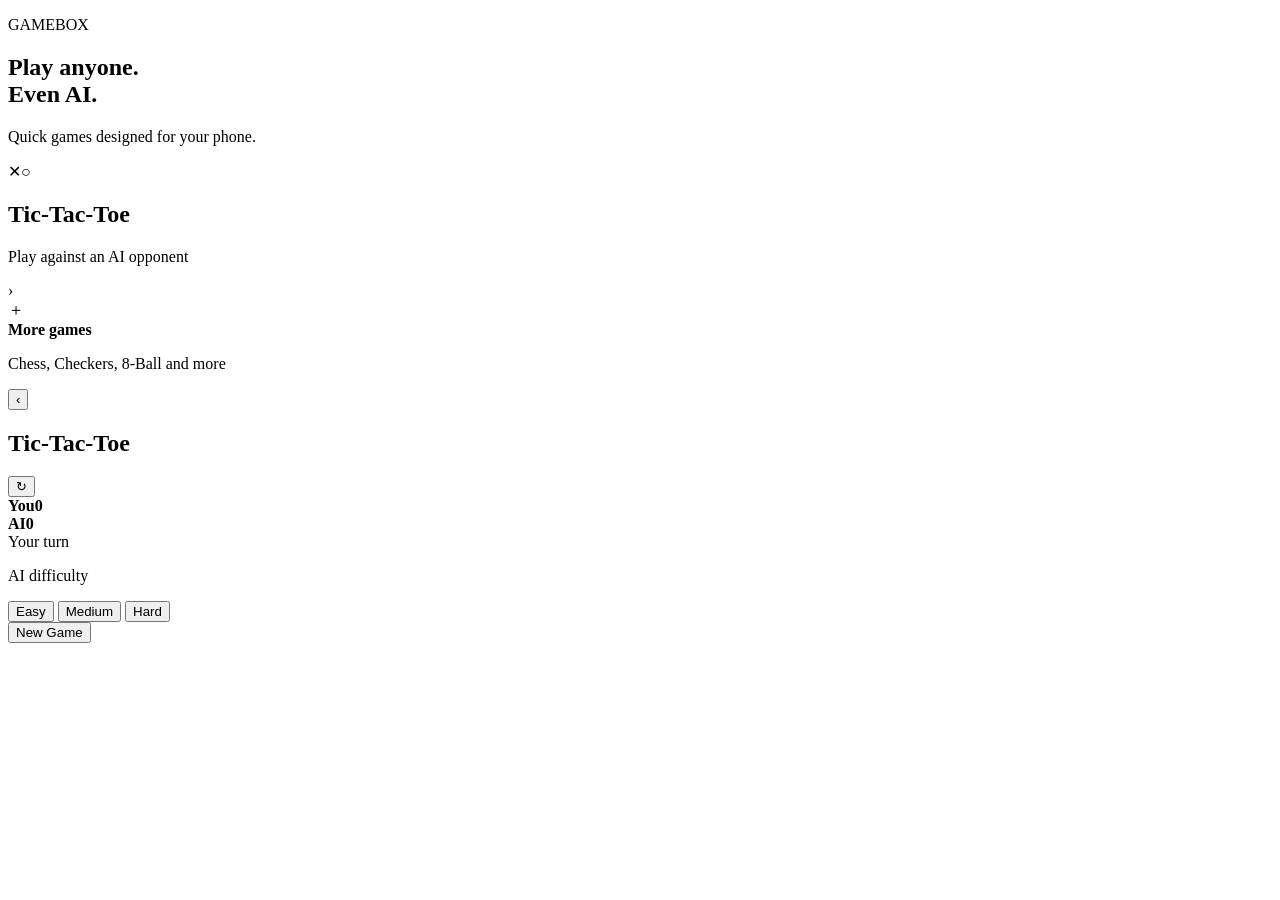
==== index.html @ 3f4a6a1d "Add files via upload" ====
<!DOCTYPE html>
<html lang="en">
<head>
  <meta charset="UTF-8">
  <meta name="viewport" content="width=device-width, initial-scale=1.0, viewport-fit=cover">
  <meta name="theme-color" content="#f5f5f7">
  <title>GameBox</title>
  <link rel="manifest" href="manifest.json">
  <link rel="stylesheet" href="style.css">
</head>
<body>
  <main id="app">
    <section id="home" class="screen active">
      <header class="hero">
        <p class="eyebrow">GAMEBOX</p>
        <h1>Play anyone.<br>Even AI.</h1>
        <p class="subtitle">Quick games designed for your phone.</p>
      </header>

      <div class="game-card" onclick="openGame('tictactoe')">
        <div class="game-icon">✕<span>○</span></div>
        <div class="game-info">
          <h2>Tic-Tac-Toe</h2>
          <p>Play against an AI opponent</p>
        </div>
        <div class="chevron">›</div>
      </div>

      <div class="coming-soon">
        <span>＋</span>
        <div>
          <strong>More games</strong>
          <p>Chess, Checkers, 8-Ball and more</p>
        </div>
      </div>
    </section>

    <section id="game" class="screen">
      <div class="topbar">
        <button class="back" onclick="showHome()">‹</button>
        <h2>Tic-Tac-Toe</h2>
        <button class="reset-icon" onclick="newGame()">↻</button>
      </div>

      <div class="score-row">
        <div><span class="player-dot human"></span><strong>You</strong><b id="humanScore">0</b></div>
        <div><span class="player-dot ai"></span><strong>AI</strong><b id="aiScore">0</b></div>
      </div>

      <div class="status" id="status">Your turn</div>

      <div class="board" id="board"></div>

      <div class="difficulty-wrap">
        <p>AI difficulty</p>
        <div class="segmented">
          <button data-level="easy" onclick="setDifficulty('easy')">Easy</button>
          <button data-level="medium" onclick="setDifficulty('medium')">Medium</button>
          <button data-level="hard" class="selected" onclick="setDifficulty('hard')">Hard</button>
        </div>
      </div>

      <button class="primary" id="newGameButton" onclick="newGame()">New Game</button>
    </section>
  </main>

  <script src="app.js"></script>
</body>
</html>
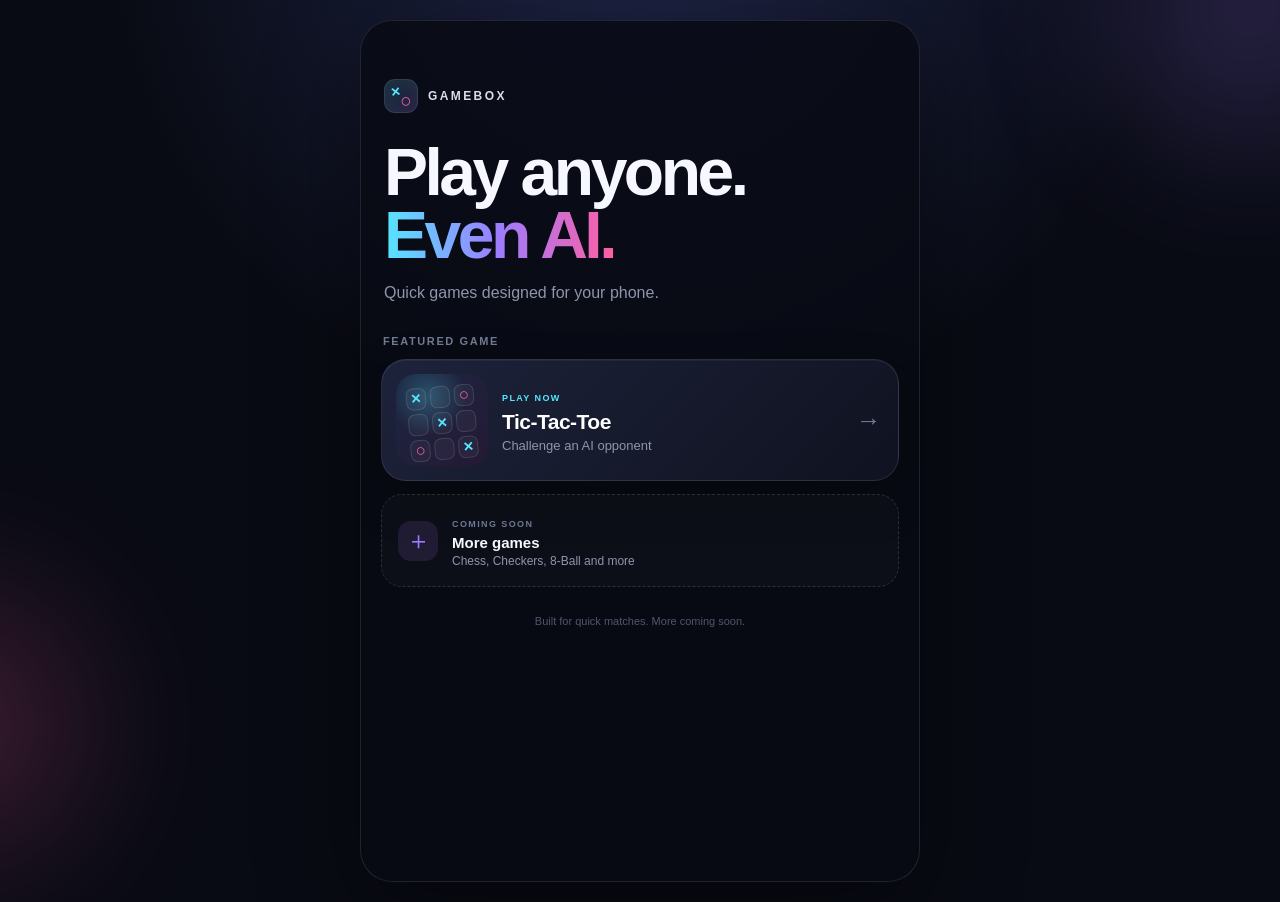
==== commit a2512ec7: "Add files via upload" ====
--- a/index.html
+++ b/index.html
@@ -3,56 +3,81 @@
 <head>
   <meta charset="UTF-8">
   <meta name="viewport" content="width=device-width, initial-scale=1.0, viewport-fit=cover">
-  <meta name="theme-color" content="#f5f5f7">
+  <meta name="theme-color" content="#090b14">
+  <meta name="apple-mobile-web-app-capable" content="yes">
+  <meta name="apple-mobile-web-app-status-bar-style" content="black-translucent">
   <title>GameBox</title>
   <link rel="manifest" href="manifest.json">
-  <link rel="stylesheet" href="style.css">
+  <link rel="stylesheet" href="style.css?v=3">
 </head>
 <body>
+  <div class="ambient ambient-one"></div>
+  <div class="ambient ambient-two"></div>
+
   <main id="app">
     <section id="home" class="screen active">
       <header class="hero">
-        <p class="eyebrow">GAMEBOX</p>
-        <h1>Play anyone.<br>Even AI.</h1>
+        <div class="brand-row">
+          <div class="brand-mark" aria-hidden="true"><span>×</span><span>○</span></div>
+          <p class="eyebrow">GAMEBOX</p>
+        </div>
+        <h1>Play anyone.<br><span>Even AI.</span></h1>
         <p class="subtitle">Quick games designed for your phone.</p>
       </header>
 
-      <div class="game-card" onclick="openGame('tictactoe')">
-        <div class="game-icon">✕<span>○</span></div>
+      <div class="section-label">Featured game</div>
+
+      <button class="game-card" onclick="openGame('tictactoe')" aria-label="Open Tic-Tac-Toe">
+        <div class="card-art" aria-hidden="true">
+          <div class="mini-grid"><i>×</i><i></i><i>○</i><i></i><i>×</i><i></i><i>○</i><i></i><i>×</i></div>
+        </div>
         <div class="game-info">
+          <span class="game-tag">PLAY NOW</span>
           <h2>Tic-Tac-Toe</h2>
-          <p>Play against an AI opponent</p>
+          <p>Challenge an AI opponent</p>
         </div>
-        <div class="chevron">›</div>
-      </div>
+        <span class="chevron" aria-hidden="true">→</span>
+      </button>
 
       <div class="coming-soon">
-        <span>＋</span>
+        <div class="plus">＋</div>
         <div>
+          <span class="game-tag muted">COMING SOON</span>
           <strong>More games</strong>
           <p>Chess, Checkers, 8-Ball and more</p>
         </div>
       </div>
+
+      <footer class="home-footer">Built for quick matches. More coming soon.</footer>
     </section>
 
     <section id="game" class="screen">
       <div class="topbar">
-        <button class="back" onclick="showHome()">‹</button>
-        <h2>Tic-Tac-Toe</h2>
-        <button class="reset-icon" onclick="newGame()">↻</button>
+        <button class="icon-button" onclick="showHome()" aria-label="Back">←</button>
+        <div class="top-title"><span>GAMEBOX</span><strong>Tic-Tac-Toe</strong></div>
+        <button class="icon-button" onclick="newGame()" aria-label="New game">↻</button>
       </div>
 
-      <div class="score-row">
-        <div><span class="player-dot human"></span><strong>You</strong><b id="humanScore">0</b></div>
-        <div><span class="player-dot ai"></span><strong>AI</strong><b id="aiScore">0</b></div>
+      <div class="score-card">
+        <div class="score-player"><span class="player-dot human"></span><span>You</span><b id="humanScore">0</b></div>
+        <div class="score-divider">VS</div>
+        <div class="score-player"><span class="player-dot ai"></span><span>AI</span><b id="aiScore">0</b></div>
       </div>
 
-      <div class="status" id="status">Your turn</div>
+      <div class="status-pill" id="status">Your turn</div>
 
-      <div class="board" id="board"></div>
+      <div class="board-shell">
+        <div class="board" id="board" aria-label="Tic-Tac-Toe board"></div>
+      </div>
 
       <div class="difficulty-wrap">
-        <p>AI difficulty</p>
+        <div class="difficulty-heading">
+          <div>
+            <span class="game-tag muted">OPPONENT</span>
+            <p>AI difficulty</p>
+          </div>
+          <span class="sparkle">✦</span>
+        </div>
         <div class="segmented">
           <button data-level="easy" onclick="setDifficulty('easy')">Easy</button>
           <button data-level="medium" onclick="setDifficulty('medium')">Medium</button>
@@ -60,7 +85,7 @@
         </div>
       </div>
 
-      <button class="primary" id="newGameButton" onclick="newGame()">New Game</button>
+      <button class="primary" id="newGameButton" onclick="newGame()"><span>New Game</span><span>＋</span></button>
     </section>
   </main>
 
--- a/style.css
+++ b/style.css
@@ -0,0 +1,101 @@
+* { box-sizing: border-box; -webkit-tap-highlight-color: transparent; }
+
+:root {
+  font-family: -apple-system, BlinkMacSystemFont, "SF Pro Display", "SF Pro Text", Inter, sans-serif;
+  color: #f7f8ff;
+  background: #090b14;
+  --bg: #090b14;
+  --panel: rgba(20, 24, 40, .82);
+  --panel-strong: #171b2d;
+  --line: rgba(255,255,255,.10);
+  --muted: #8e95ad;
+  --cyan: #55e6ff;
+  --pink: #ff5fa2;
+  --purple: #9d7cff;
+}
+
+html { min-height: 100%; background: var(--bg); }
+body { margin: 0; min-height: 100vh; background: radial-gradient(circle at 50% -10%, #20264a 0, var(--bg) 45%); overflow-x: hidden; }
+button { font: inherit; border: 0; }
+button:focus-visible { outline: 3px solid var(--cyan); outline-offset: 3px; }
+
+.ambient { position: fixed; width: 260px; height: 260px; border-radius: 50%; filter: blur(80px); pointer-events: none; opacity: .22; }
+.ambient-one { background: var(--purple); top: -120px; right: -100px; }
+.ambient-two { background: var(--pink); bottom: 5%; left: -180px; }
+
+#app { width: 100%; max-width: 560px; min-height: 100vh; margin: auto; position: relative; z-index: 1; }
+.screen { display: none; min-height: 100vh; padding: calc(22px + env(safe-area-inset-top)) 20px calc(30px + env(safe-area-inset-bottom)); }
+.screen.active { display: block; }
+
+.hero { padding: 36px 3px 30px; }
+.brand-row { display: flex; align-items: center; gap: 10px; margin-bottom: 28px; }
+.brand-mark { width: 34px; height: 34px; border: 1px solid var(--line); border-radius: 11px; display: grid; place-items: center; position: relative; background: linear-gradient(135deg, rgba(85,230,255,.16), rgba(157,124,255,.18)); box-shadow: inset 0 0 20px rgba(255,255,255,.04); }
+.brand-mark span { position: absolute; font-weight: 900; line-height: 1; }
+.brand-mark span:first-child { color: var(--cyan); transform: translate(-5px,-4px) rotate(-8deg); }
+.brand-mark span:last-child { color: var(--pink); transform: translate(5px,4px); font-size: 19px; }
+.eyebrow { margin: 0; color: #d9dded; font-size: 12px; letter-spacing: 2.4px; font-weight: 850; }
+.hero h1 { margin: 0 0 15px; font-size: clamp(45px, 13vw, 66px); line-height: .95; letter-spacing: -3.5px; font-weight: 900; }
+.hero h1 span { background: linear-gradient(90deg, var(--cyan), var(--purple), var(--pink)); -webkit-background-clip: text; background-clip: text; color: transparent; }
+.subtitle { margin: 0; color: var(--muted); font-size: 16px; line-height: 1.5; }
+.section-label { margin: 0 2px 12px; color: #717991; text-transform: uppercase; letter-spacing: 1.6px; font-size: 11px; font-weight: 800; }
+
+.game-card { width: 100%; display: flex; align-items: center; gap: 14px; text-align: left; padding: 14px; border-radius: 25px; color: #fff; background: linear-gradient(135deg, rgba(30,36,61,.96), rgba(16,19,33,.96)); border: 1px solid var(--line); box-shadow: 0 18px 45px rgba(0,0,0,.25), inset 0 1px 0 rgba(255,255,255,.04); cursor: pointer; transition: transform .16s ease, border-color .16s ease; }
+.game-card:active { transform: scale(.985); }
+.game-card:hover { border-color: rgba(85,230,255,.28); }
+.card-art { width: 92px; height: 92px; flex: 0 0 92px; border-radius: 20px; display: grid; place-items: center; background: radial-gradient(circle at 35% 25%, rgba(85,230,255,.24), transparent 42%), linear-gradient(135deg, #1b2742, #251934); overflow: hidden; }
+.mini-grid { width: 68px; height: 68px; display: grid; grid-template-columns: repeat(3,1fr); gap: 4px; transform: rotate(-5deg); }
+.mini-grid i { display: grid; place-items: center; border: 1px solid rgba(255,255,255,.12); border-radius: 7px; background: rgba(255,255,255,.035); color: #fff; font-style: normal; font-weight: 900; font-size: 17px; }
+.mini-grid i:nth-child(1), .mini-grid i:nth-child(5), .mini-grid i:nth-child(9) { color: var(--cyan); }
+.mini-grid i:nth-child(3), .mini-grid i:nth-child(7) { color: var(--pink); }
+.game-info { min-width: 0; flex: 1; }
+.game-info h2 { margin: 5px 0 4px; font-size: 21px; letter-spacing: -.5px; }
+.game-info p { margin: 0; color: var(--muted); font-size: 13px; }
+.game-tag { color: var(--cyan); font-size: 9px; letter-spacing: 1.4px; font-weight: 900; }
+.game-tag.muted { color: #6f7893; }
+.chevron { font-size: 25px; color: #727b95; padding-right: 3px; }
+
+.coming-soon { margin-top: 13px; padding: 18px 16px; display: flex; align-items: center; gap: 14px; border-radius: 21px; border: 1px dashed rgba(255,255,255,.13); background: rgba(255,255,255,.025); }
+.plus { width: 40px; height: 40px; border-radius: 13px; display: grid; place-items: center; color: var(--purple); background: rgba(157,124,255,.12); font-size: 25px; }
+.coming-soon strong { display: block; margin-top: 3px; font-size: 15px; }
+.coming-soon p { margin: 3px 0 0; color: var(--muted); font-size: 12px; }
+.home-footer { text-align: center; color: #50576d; font-size: 11px; margin-top: 28px; }
+
+.topbar { display: grid; grid-template-columns: 44px 1fr 44px; align-items: center; gap: 10px; padding: 5px 0 22px; }
+.icon-button { width: 44px; height: 44px; border-radius: 14px; background: rgba(255,255,255,.055); border: 1px solid var(--line); color: #e8ebf7; font-size: 25px; cursor: pointer; }
+.topbar .icon-button:last-child { font-size: 23px; }
+.top-title { text-align: center; }
+.top-title span { display: block; color: #626a82; font-size: 9px; letter-spacing: 1.7px; font-weight: 900; margin-bottom: 3px; }
+.top-title strong { font-size: 16px; }
+
+.score-card { display: flex; align-items: center; justify-content: space-between; padding: 14px 16px; border: 1px solid var(--line); border-radius: 19px; background: rgba(255,255,255,.045); }
+.score-player { display: flex; align-items: center; gap: 8px; color: #c5cada; font-size: 13px; }
+.score-player b { color: #fff; font-size: 18px; margin-left: 5px; }
+.score-divider { color: #555d73; font-size: 9px; letter-spacing: 1.5px; font-weight: 900; }
+.player-dot { width: 8px; height: 8px; border-radius: 50%; display: inline-block; }
+.player-dot.human { background: var(--cyan); box-shadow: 0 0 12px rgba(85,230,255,.6); }
+.player-dot.ai { background: var(--pink); box-shadow: 0 0 12px rgba(255,95,162,.6); }
+.status-pill { width: fit-content; margin: 18px auto 14px; padding: 7px 13px; border-radius: 99px; color: #bdc4d7; background: rgba(255,255,255,.05); border: 1px solid var(--line); font-size: 12px; font-weight: 700; }
+
+.board-shell { padding: 9px; border-radius: 29px; background: linear-gradient(135deg, rgba(85,230,255,.09), rgba(157,124,255,.07), rgba(255,95,162,.09)); border: 1px solid var(--line); box-shadow: 0 25px 60px rgba(0,0,0,.28); }
+.board { display: grid; grid-template-columns: repeat(3, 1fr); gap: 9px; width: 100%; aspect-ratio: 1; }
+.cell { min-width: 0; min-height: 0; border: 1px solid rgba(255,255,255,.075); border-radius: 20px; background: linear-gradient(145deg, #171b2d, #111422); color: var(--cyan); font-size: clamp(50px, 16vw, 78px); font-weight: 900; line-height: 1; cursor: pointer; box-shadow: inset 0 1px 0 rgba(255,255,255,.035); transition: transform .12s ease, background .12s ease, border-color .12s ease; }
+.cell:not(:disabled):active { transform: scale(.95); }
+.cell.o { color: var(--pink); }
+.cell.win { background: linear-gradient(145deg, rgba(85,230,255,.18), rgba(157,124,255,.18)); border-color: rgba(85,230,255,.42); box-shadow: 0 0 28px rgba(85,230,255,.12), inset 0 1px 0 rgba(255,255,255,.08); }
+.cell:disabled { cursor: default; }
+
+.difficulty-wrap { margin-top: 22px; }
+.difficulty-heading { display: flex; align-items: center; justify-content: space-between; margin-bottom: 10px; }
+.difficulty-heading p { margin: 3px 0 0; font-size: 15px; font-weight: 750; }
+.sparkle { color: var(--purple); font-size: 22px; }
+.segmented { display: grid; grid-template-columns: repeat(3, 1fr); gap: 7px; padding: 5px; border-radius: 15px; background: rgba(255,255,255,.045); border: 1px solid var(--line); }
+.segmented button { padding: 11px 4px; border-radius: 11px; color: #7f879d; background: transparent; font-size: 12px; font-weight: 800; cursor: pointer; }
+.segmented button.selected { color: #071018; background: linear-gradient(100deg, var(--cyan), #9ef3ff); box-shadow: 0 5px 20px rgba(85,230,255,.18); }
+.primary { width: 100%; margin-top: 14px; padding: 15px 18px; display: flex; align-items: center; justify-content: space-between; border-radius: 17px; color: #090b14; background: linear-gradient(100deg, #e7fbff, var(--cyan)); font-weight: 900; cursor: pointer; box-shadow: 0 12px 28px rgba(85,230,255,.14); }
+.primary span:last-child { font-size: 20px; }
+
+@media (min-width: 561px) {
+  body { padding: 20px 0; }
+  #app { min-height: calc(100vh - 40px); border: 1px solid var(--line); border-radius: 32px; overflow: hidden; background: rgba(9,11,20,.86); box-shadow: 0 30px 100px rgba(0,0,0,.45); }
+  .screen { min-height: calc(100vh - 40px); }
+}
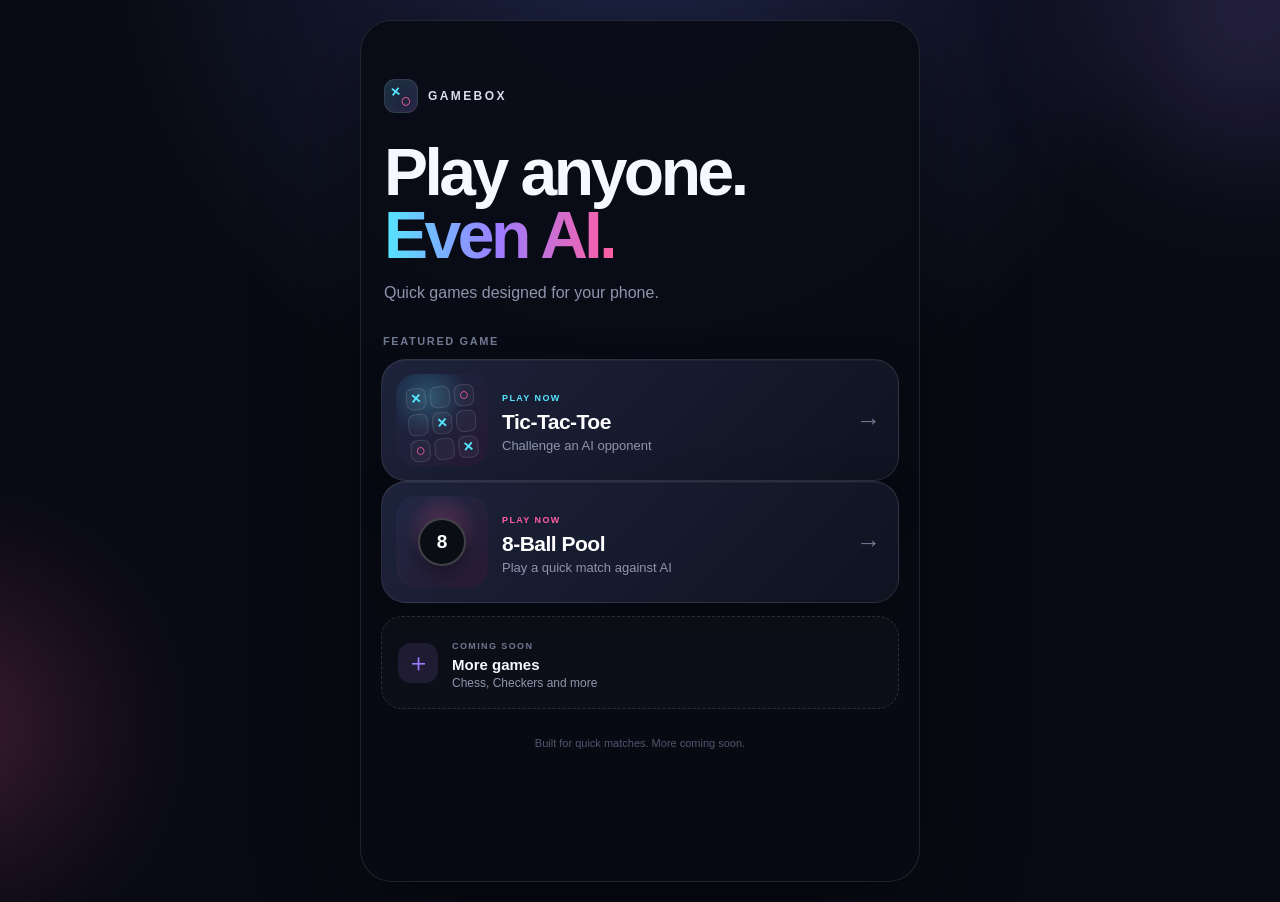
==== commit 60bb6efe: "Add files via upload" ====
--- a/index.html
+++ b/index.html
@@ -8,7 +8,7 @@
   <meta name="apple-mobile-web-app-status-bar-style" content="black-translucent">
   <title>GameBox</title>
   <link rel="manifest" href="manifest.json">
-  <link rel="stylesheet" href="style.css?v=3">
+  <link rel="stylesheet" href="style.css?v=5">
 </head>
 <body>
   <div class="ambient ambient-one"></div>
@@ -39,12 +39,17 @@
         <span class="chevron" aria-hidden="true">→</span>
       </button>
 
+      <button class="game-card pool-card" onclick="openGame('pool')" aria-label="Open 8-Ball Pool">
+        <div class="card-art pool-art"><div class="eight-ball-mini">8</div></div>
+        <div class="game-info"><span class="game-tag pink-tag">PLAY NOW</span><h2>8-Ball Pool</h2><p>Play a quick match against AI</p></div><span class="chevron" aria-hidden="true">→</span>
+      </button>
+
       <div class="coming-soon">
         <div class="plus">＋</div>
         <div>
           <span class="game-tag muted">COMING SOON</span>
           <strong>More games</strong>
-          <p>Chess, Checkers, 8-Ball and more</p>
+          <p>Chess, Checkers and more</p>
         </div>
       </div>
 
@@ -87,6 +92,20 @@
 
       <button class="primary" id="newGameButton" onclick="newGame()"><span>New Game</span><span>＋</span></button>
     </section>
+    <section id="pool" class="screen pool-screen">
+      <div class="topbar">
+        <button class="icon-button" onclick="showHome()" aria-label="Back">←</button>
+        <div class="top-title"><span>GAMEBOX</span><strong>8-Ball Pool</strong></div>
+        <button class="icon-button" id="poolNewGame" aria-label="New game">↻</button>
+      </div>
+      <div class="pool-status status-pill" id="poolStatus">Your break</div>
+      <div class="pool-wrap"><canvas id="poolCanvas" aria-label="8-Ball pool table"></canvas></div>
+      <div class="pool-controls">
+        <div class="power-row"><div><span class="game-tag muted">SHOT POWER</span><p>Drag on the table to aim and set power</p></div><div class="power-meter"><span id="powerFill"></span></div></div>
+        <button class="primary" id="shootButton"><span>Take Shot</span><span>↗</span></button>
+      </div>
+    </section>
+
   </main>
 
   <script src="app.js"></script>
--- a/style.css
+++ b/style.css
@@ -76,10 +76,9 @@
 .player-dot.ai { background: var(--pink); box-shadow: 0 0 12px rgba(255,95,162,.6); }
 .status-pill { width: fit-content; margin: 18px auto 14px; padding: 7px 13px; border-radius: 99px; color: #bdc4d7; background: rgba(255,255,255,.05); border: 1px solid var(--line); font-size: 12px; font-weight: 700; }
 
-.board-shell { padding: 9px; border-radius: 29px; background: linear-gradient(135deg, rgba(85,230,255,.09), rgba(157,124,255,.07), rgba(255,95,162,.09)); border: 1px solid var(--line); box-shadow: 0 25px 60px rgba(0,0,0,.28); }
-.board { display: grid; grid-template-columns: repeat(3, 1fr); gap: 9px; width: 100%; aspect-ratio: 1; }
-.cell { min-width: 0; min-height: 0; border: 1px solid rgba(255,255,255,.075); border-radius: 20px; background: linear-gradient(145deg, #171b2d, #111422); color: var(--cyan); font-size: clamp(50px, 16vw, 78px); font-weight: 900; line-height: 1; cursor: pointer; box-shadow: inset 0 1px 0 rgba(255,255,255,.035); transition: transform .12s ease, background .12s ease, border-color .12s ease; }
-.cell:not(:disabled):active { transform: scale(.95); }
+.board-shell { width: 100%; min-width: 0; padding: 9px; overflow: hidden; border-radius: 29px; background: linear-gradient(135deg, rgba(85,230,255,.09), rgba(157,124,255,.07), rgba(255,95,162,.09)); border: 1px solid var(--line); box-shadow: 0 25px 60px rgba(0,0,0,.28); }
+.board { display: grid; grid-template-columns: repeat(3, minmax(0, 1fr)); grid-template-rows: repeat(3, minmax(0, 1fr)); gap: 9px; width: 100%; aspect-ratio: 1 / 1; min-width: 0; min-height: 0; }
+.cell { width: 100%; height: 100%; min-width: 0; min-height: 0; padding: 0; appearance: none; -webkit-appearance: none; border: 1px solid rgba(255,255,255,.075); border-radius: 20px; background: linear-gradient(145deg, #171b2d, #111422); color: var(--cyan); font-size: clamp(50px, 16vw, 78px); font-weight: 900; line-height: 1; cursor: pointer; box-shadow: inset 0 1px 0 rgba(255,255,255,.035); transition: background .12s ease, border-color .12s ease, box-shadow .12s ease; }
 .cell.o { color: var(--pink); }
 .cell.win { background: linear-gradient(145deg, rgba(85,230,255,.18), rgba(157,124,255,.18)); border-color: rgba(85,230,255,.42); box-shadow: 0 0 28px rgba(85,230,255,.12), inset 0 1px 0 rgba(255,255,255,.08); }
 .cell:disabled { cursor: default; }
@@ -99,3 +98,30 @@
   #app { min-height: calc(100vh - 40px); border: 1px solid var(--line); border-radius: 32px; overflow: hidden; background: rgba(9,11,20,.86); box-shadow: 0 30px 100px rgba(0,0,0,.45); }
   .screen { min-height: calc(100vh - 40px); }
 }
+
+
+/* Gameplay polish */
+.cell { position: relative; overflow: hidden; }
+.cell:not(:disabled):active { transform: scale(.96); }
+.cell.x { color: var(--cyan); }
+.cell.just-played { animation: markPop .22s cubic-bezier(.2,.8,.2,1); }
+.cell.win { animation: winPulse .8s ease-in-out infinite alternate; }
+.status-pill.win-status { color: #071018; background: linear-gradient(100deg,var(--cyan),#d9fbff); border-color: transparent; box-shadow: 0 0 24px rgba(85,230,255,.18); }
+.status-pill.ai-status { color: #ffe2ee; background: rgba(255,95,162,.08); border-color: rgba(255,95,162,.2); }
+@keyframes markPop { 0% { transform: scale(.72); opacity: .2; } 70% { transform: scale(1.06); } 100% { transform: scale(1); opacity: 1; } }
+@keyframes winPulse { from { transform: scale(1); } to { transform: scale(1.025); } }
+@media (prefers-reduced-motion: reduce) { .cell.just-played,.cell.win { animation: none; } .cell:not(:disabled):active { transform: none; } }
+
+/* 8-Ball */
+.pool-card .pool-art { background: radial-gradient(circle at 50% 35%, rgba(255,95,162,.25), transparent 48%), linear-gradient(135deg,#202844,#291a34); }
+.eight-ball-mini { width: 48px; height: 48px; border-radius: 50%; display:grid; place-items:center; background:#0b0d14; border:2px solid rgba(255,255,255,.22); color:#fff; font-size:19px; font-weight:900; box-shadow:0 8px 20px rgba(0,0,0,.35); }
+.pink-tag { color:var(--pink); }
+.pool-screen { overflow-x:hidden; }
+.pool-status { margin-top:2px; }
+.pool-wrap { width:100%; overflow:hidden; border-radius:26px; border:1px solid var(--line); background:#0a0d16; box-shadow:0 25px 60px rgba(0,0,0,.3); }
+#poolCanvas { display:block; width:100%; height:auto; touch-action:none; }
+.pool-controls { margin-top:16px; }
+.power-row { padding:14px; border:1px solid var(--line); border-radius:18px; background:rgba(255,255,255,.045); }
+.power-row p { margin:4px 0 10px; color:var(--muted); font-size:12px; }
+.power-meter { height:7px; border-radius:99px; overflow:hidden; background:rgba(255,255,255,.08); }
+.power-meter span { display:block; height:100%; width:72%; border-radius:99px; background:linear-gradient(90deg,var(--cyan),var(--purple),var(--pink)); transition:width .08s linear; }
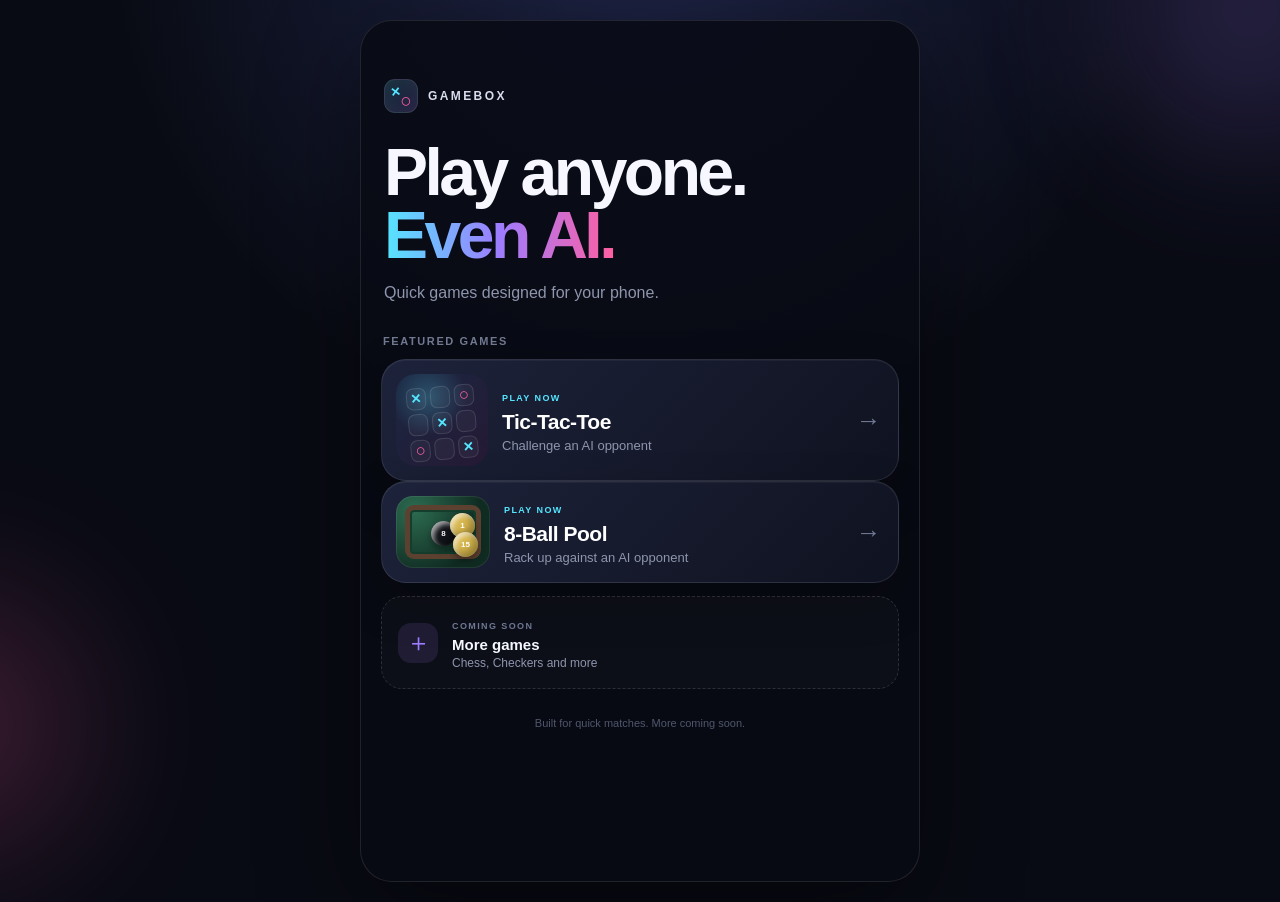
==== commit d3b05853: "Add files via upload" ====
--- a/index.html
+++ b/index.html
@@ -1,113 +1,57 @@
 <!DOCTYPE html>
 <html lang="en">
 <head>
-  <meta charset="UTF-8">
-  <meta name="viewport" content="width=device-width, initial-scale=1.0, viewport-fit=cover">
-  <meta name="theme-color" content="#090b14">
-  <meta name="apple-mobile-web-app-capable" content="yes">
-  <meta name="apple-mobile-web-app-status-bar-style" content="black-translucent">
-  <title>GameBox</title>
-  <link rel="manifest" href="manifest.json">
-  <link rel="stylesheet" href="style.css?v=5">
+<meta charset="UTF-8">
+<meta name="viewport" content="width=device-width, initial-scale=1.0, viewport-fit=cover">
+<meta name="theme-color" content="#090b14">
+<meta name="apple-mobile-web-app-capable" content="yes">
+<meta name="apple-mobile-web-app-status-bar-style" content="black-translucent">
+<title>GameBox</title>
+<link rel="manifest" href="manifest.json">
+<link rel="stylesheet" href="style.css?v=8ball1">
 </head>
 <body>
-  <div class="ambient ambient-one"></div>
-  <div class="ambient ambient-two"></div>
+<div class="ambient ambient-one"></div><div class="ambient ambient-two"></div>
+<main id="app">
+<section id="home" class="screen active">
+<header class="hero">
+<div class="brand-row"><div class="brand-mark" aria-hidden="true"><span>×</span><span>○</span></div><p class="eyebrow">GAMEBOX</p></div>
+<h1>Play anyone.<br><span>Even AI.</span></h1><p class="subtitle">Quick games designed for your phone.</p>
+</header>
+<div class="section-label">Featured games</div>
+<button class="game-card" onclick="openGame('tictactoe')" aria-label="Open Tic-Tac-Toe">
+<div class="card-art"><div class="mini-grid"><i>×</i><i></i><i>○</i><i></i><i>×</i><i></i><i>○</i><i></i><i>×</i></div></div>
+<div class="game-info"><span class="game-tag">PLAY NOW</span><h2>Tic-Tac-Toe</h2><p>Challenge an AI opponent</p></div><span class="chevron">→</span>
+</button>
+<button class="game-card pool-card" onclick="openGame('pool')" aria-label="Open 8-Ball Pool">
+<div class="pool-card-art"><span class="pool-ball ball8">8</span><span class="pool-ball ball1">1</span><span class="pool-ball ball15">15</span></div>
+<div class="game-info"><span class="game-tag">PLAY NOW</span><h2>8-Ball Pool</h2><p>Rack up against an AI opponent</p></div><span class="chevron">→</span>
+</button>
+<div class="coming-soon"><div class="plus">＋</div><div><span class="game-tag muted">COMING SOON</span><strong>More games</strong><p>Chess, Checkers and more</p></div></div>
+<footer class="home-footer">Built for quick matches. More coming soon.</footer>
+</section>
 
-  <main id="app">
-    <section id="home" class="screen active">
-      <header class="hero">
-        <div class="brand-row">
-          <div class="brand-mark" aria-hidden="true"><span>×</span><span>○</span></div>
-          <p class="eyebrow">GAMEBOX</p>
-        </div>
-        <h1>Play anyone.<br><span>Even AI.</span></h1>
-        <p class="subtitle">Quick games designed for your phone.</p>
-      </header>
+<section id="game" class="screen">
+<div class="topbar"><button class="icon-button" onclick="showHome()" aria-label="Back">←</button><div class="top-title"><span>GAMEBOX</span><strong>Tic-Tac-Toe</strong></div><button class="icon-button" onclick="newGame()" aria-label="New game">↻</button></div>
+<div class="score-card"><div class="score-player"><span class="player-dot human"></span><span>You</span><b id="humanScore">0</b></div><div class="score-divider">VS</div><div class="score-player"><span class="player-dot ai"></span><span>AI</span><b id="aiScore">0</b></div></div>
+<div class="status-pill" id="status">Your turn</div><div class="board-shell"><div class="board" id="board"></div></div>
+<div class="difficulty-wrap"><div class="difficulty-heading"><div><span class="game-tag muted">OPPONENT</span><p>AI difficulty</p></div><span class="sparkle">✦</span></div><div class="segmented"><button data-level="easy" onclick="setDifficulty('easy')">Easy</button><button data-level="medium" onclick="setDifficulty('medium')">Medium</button><button data-level="hard" class="selected" onclick="setDifficulty('hard')">Hard</button></div></div>
+<button class="primary" id="newGameButton" onclick="newGame()"><span>New Game</span><span>＋</span></button>
+</section>
 
-      <div class="section-label">Featured game</div>
-
-      <button class="game-card" onclick="openGame('tictactoe')" aria-label="Open Tic-Tac-Toe">
-        <div class="card-art" aria-hidden="true">
-          <div class="mini-grid"><i>×</i><i></i><i>○</i><i></i><i>×</i><i></i><i>○</i><i></i><i>×</i></div>
-        </div>
-        <div class="game-info">
-          <span class="game-tag">PLAY NOW</span>
-          <h2>Tic-Tac-Toe</h2>
-          <p>Challenge an AI opponent</p>
-        </div>
-        <span class="chevron" aria-hidden="true">→</span>
-      </button>
-
-      <button class="game-card pool-card" onclick="openGame('pool')" aria-label="Open 8-Ball Pool">
-        <div class="card-art pool-art"><div class="eight-ball-mini">8</div></div>
-        <div class="game-info"><span class="game-tag pink-tag">PLAY NOW</span><h2>8-Ball Pool</h2><p>Play a quick match against AI</p></div><span class="chevron" aria-hidden="true">→</span>
-      </button>
-
-      <div class="coming-soon">
-        <div class="plus">＋</div>
-        <div>
-          <span class="game-tag muted">COMING SOON</span>
-          <strong>More games</strong>
-          <p>Chess, Checkers and more</p>
-        </div>
-      </div>
-
-      <footer class="home-footer">Built for quick matches. More coming soon.</footer>
-    </section>
-
-    <section id="game" class="screen">
-      <div class="topbar">
-        <button class="icon-button" onclick="showHome()" aria-label="Back">←</button>
-        <div class="top-title"><span>GAMEBOX</span><strong>Tic-Tac-Toe</strong></div>
-        <button class="icon-button" onclick="newGame()" aria-label="New game">↻</button>
-      </div>
-
-      <div class="score-card">
-        <div class="score-player"><span class="player-dot human"></span><span>You</span><b id="humanScore">0</b></div>
-        <div class="score-divider">VS</div>
-        <div class="score-player"><span class="player-dot ai"></span><span>AI</span><b id="aiScore">0</b></div>
-      </div>
-
-      <div class="status-pill" id="status">Your turn</div>
-
-      <div class="board-shell">
-        <div class="board" id="board" aria-label="Tic-Tac-Toe board"></div>
-      </div>
-
-      <div class="difficulty-wrap">
-        <div class="difficulty-heading">
-          <div>
-            <span class="game-tag muted">OPPONENT</span>
-            <p>AI difficulty</p>
-          </div>
-          <span class="sparkle">✦</span>
-        </div>
-        <div class="segmented">
-          <button data-level="easy" onclick="setDifficulty('easy')">Easy</button>
-          <button data-level="medium" onclick="setDifficulty('medium')">Medium</button>
-          <button data-level="hard" class="selected" onclick="setDifficulty('hard')">Hard</button>
-        </div>
-      </div>
-
-      <button class="primary" id="newGameButton" onclick="newGame()"><span>New Game</span><span>＋</span></button>
-    </section>
-    <section id="pool" class="screen pool-screen">
-      <div class="topbar">
-        <button class="icon-button" onclick="showHome()" aria-label="Back">←</button>
-        <div class="top-title"><span>GAMEBOX</span><strong>8-Ball Pool</strong></div>
-        <button class="icon-button" id="poolNewGame" aria-label="New game">↻</button>
-      </div>
-      <div class="pool-status status-pill" id="poolStatus">Your break</div>
-      <div class="pool-wrap"><canvas id="poolCanvas" aria-label="8-Ball pool table"></canvas></div>
-      <div class="pool-controls">
-        <div class="power-row"><div><span class="game-tag muted">SHOT POWER</span><p>Drag on the table to aim and set power</p></div><div class="power-meter"><span id="powerFill"></span></div></div>
-        <button class="primary" id="shootButton"><span>Take Shot</span><span>↗</span></button>
-      </div>
-    </section>
-
-  </main>
-
-  <script src="app.js"></script>
-</body>
-</html>
+<section id="pool" class="screen pool-screen">
+<div class="pool-topbar"><button class="icon-button" onclick="showHome()" aria-label="Back">←</button><div class="top-title"><span>GAMEBOX</span><strong>8-Ball Pool</strong></div><button class="icon-button" onclick="resetPool()" aria-label="New game">↻</button></div>
+<div class="pool-head"><div class="pool-player"><span class="cue-dot"></span><div><small id="poolYouLabel">YOU</small><strong id="poolYouGroup">Open</strong></div></div><div class="pool-score" id="poolScore">0 — 0</div><div class="pool-player ai-player"><div><small>AI</small><strong id="poolAIGroup">Open</strong></div><span class="ai-dot"></span></div></div>
+<div class="pool-status" id="poolStatus">Your turn · Aim and shoot</div>
+<div class="table-wrap"><canvas id="poolCanvas" aria-label="8-ball pool table"></canvas></div>
+<div class="pool-controls">
+<div class="power-row"><span>POWER</span><input id="power" type="range" min="8" max="100" value="48"><output id="powerValue">48%</output></div>
+<div class="aim-hint">Drag around the cue ball to aim</div>
+<button id="shootBtn" class="shoot-button" onclick="playerShoot()"><span class="cue-icon">◉</span> SHOOT</button>
+</div>
+<div class="pool-actions"><button onclick="resetPool()">New Game</button><button onclick="showPoolRules()">Rules</button></div>
+</section>
+</main>
+<div id="rulesModal" class="modal" hidden><div class="modal-card"><button class="modal-close" onclick="closePoolRules()">×</button><span class="game-tag">8-BALL</span><h2>How to play</h2><p>Sink your assigned balls, then legally pocket the 8-ball to win.</p><ul><li>Groups are assigned after the first legal pocket.</li><li>Scratch = foul. The opponent gets ball-in-hand.</li><li>If you pocket one of your balls, you keep shooting.</li><li>Pocket the 8-ball before clearing your group and you lose.</li></ul><button class="primary" onclick="closePoolRules()">Got it</button></div></div>
+<script src="app.js?v=8ball1"></script>
+</body></html>
--- a/style.css
+++ b/style.css
@@ -112,16 +112,6 @@
 @keyframes winPulse { from { transform: scale(1); } to { transform: scale(1.025); } }
 @media (prefers-reduced-motion: reduce) { .cell.just-played,.cell.win { animation: none; } .cell:not(:disabled):active { transform: none; } }
 
-/* 8-Ball */
-.pool-card .pool-art { background: radial-gradient(circle at 50% 35%, rgba(255,95,162,.25), transparent 48%), linear-gradient(135deg,#202844,#291a34); }
-.eight-ball-mini { width: 48px; height: 48px; border-radius: 50%; display:grid; place-items:center; background:#0b0d14; border:2px solid rgba(255,255,255,.22); color:#fff; font-size:19px; font-weight:900; box-shadow:0 8px 20px rgba(0,0,0,.35); }
-.pink-tag { color:var(--pink); }
-.pool-screen { overflow-x:hidden; }
-.pool-status { margin-top:2px; }
-.pool-wrap { width:100%; overflow:hidden; border-radius:26px; border:1px solid var(--line); background:#0a0d16; box-shadow:0 25px 60px rgba(0,0,0,.3); }
-#poolCanvas { display:block; width:100%; height:auto; touch-action:none; }
-.pool-controls { margin-top:16px; }
-.power-row { padding:14px; border:1px solid var(--line); border-radius:18px; background:rgba(255,255,255,.045); }
-.power-row p { margin:4px 0 10px; color:var(--muted); font-size:12px; }
-.power-meter { height:7px; border-radius:99px; overflow:hidden; background:rgba(255,255,255,.08); }
-.power-meter span { display:block; height:100%; width:72%; border-radius:99px; background:linear-gradient(90deg,var(--cyan),var(--purple),var(--pink)); transition:width .08s linear; }
+/* 8-BALL POOL */
+.pool-screen{padding-left:12px;padding-right:12px;max-width:760px;margin:auto;overflow:hidden}.pool-topbar{display:flex;align-items:center;justify-content:space-between;padding:8px 2px 10px}.pool-head{display:grid;grid-template-columns:1fr auto 1fr;align-items:center;gap:10px;margin:2px 4px 10px}.pool-player{display:flex;align-items:center;gap:8px;min-width:0}.pool-player.ai-player{justify-content:flex-end;text-align:right}.pool-player small{display:block;font-size:9px;letter-spacing:1.5px;opacity:.55;font-weight:800}.pool-player strong{font-size:13px}.cue-dot,.ai-dot{width:9px;height:9px;border-radius:50%;display:block;background:#e9eef4;box-shadow:0 0 0 4px rgba(255,255,255,.06)}.ai-dot{background:#d9a84d}.pool-score{font-size:12px;font-weight:900;letter-spacing:1px;opacity:.75}.pool-status{text-align:center;font-size:12px;font-weight:700;margin:4px auto 10px;min-height:18px;color:#d8dee8}.table-wrap{width:100%;display:flex;justify-content:center;filter:drop-shadow(0 20px 32px rgba(0,0,0,.35))}.table-wrap canvas{display:block;width:100%;max-width:700px;height:auto;touch-action:none;border-radius:18px}.pool-controls{margin:12px auto 0;max-width:700px}.power-row{display:grid;grid-template-columns:auto 1fr auto;align-items:center;gap:10px;font-size:10px;font-weight:900;letter-spacing:1.4px;opacity:.8}.power-row input{width:100%;accent-color:#f0c66a}.power-row output{font-variant-numeric:tabular-nums;width:34px;text-align:right}.aim-hint{text-align:center;font-size:11px;opacity:.45;margin:8px 0}.shoot-button{width:100%;border:0;border-radius:15px;padding:14px 16px;background:linear-gradient(135deg,#f1c96d,#c89b42);color:#111;font-weight:950;letter-spacing:1.4px;box-shadow:0 10px 28px rgba(0,0,0,.25);transition:transform .12s,filter .12s}.shoot-button:active{transform:scale(.985);filter:brightness(.94)}.shoot-button:disabled{opacity:.4}.cue-icon{margin-right:7px}.pool-actions{display:flex;gap:10px;max-width:700px;margin:10px auto 0}.pool-actions button{flex:1;border:1px solid rgba(255,255,255,.09);background:rgba(255,255,255,.05);color:inherit;border-radius:13px;padding:11px;font-weight:750}.pool-card-art{position:relative;width:94px;height:72px;border-radius:17px;background:radial-gradient(circle at 20% 20%,#2c6b50,#102b22 70%);box-shadow:inset 0 0 0 1px rgba(255,255,255,.08);overflow:hidden}.pool-card-art:before{content:"";position:absolute;inset:9px;border:5px solid #5c4030;border-radius:9px;box-shadow:inset 0 0 0 2px #143d2b}.pool-ball{position:absolute;width:25px;height:25px;border-radius:50%;display:grid;place-items:center;font-size:8px;font-weight:900;color:#fff;box-shadow:inset -4px -4px 7px rgba(0,0,0,.3),inset 3px 3px 5px rgba(255,255,255,.65),0 4px 7px rgba(0,0,0,.35)}.ball8{background:#12151a;left:35px;top:25px}.ball1{background:#d7b64c;left:54px;top:17px}.ball15{background:#d7b64c;left:57px;top:36px}.modal{position:fixed;inset:0;background:rgba(0,0,0,.7);backdrop-filter:blur(10px);display:grid;place-items:center;padding:22px;z-index:30}.modal[hidden]{display:none}.modal-card{position:relative;max-width:430px;width:100%;padding:25px;border-radius:24px;background:#111521;border:1px solid rgba(255,255,255,.1);box-shadow:0 30px 80px rgba(0,0,0,.45)}.modal-card h2{margin:10px 0 8px}.modal-card p,.modal-card li{color:#aeb6c5;line-height:1.55;font-size:14px}.modal-card ul{padding-left:20px}.modal-close{position:absolute;right:15px;top:12px;background:transparent;border:0;color:#fff;font-size:28px}.modal-card .primary{margin-top:10px}.pool-win{color:#f0c66a!important;font-weight:900}
+@media (min-height:800px){.pool-screen{padding-top:18px}.pool-status{margin-bottom:14px}.table-wrap canvas{max-height:52vh;object-fit:contain}}
